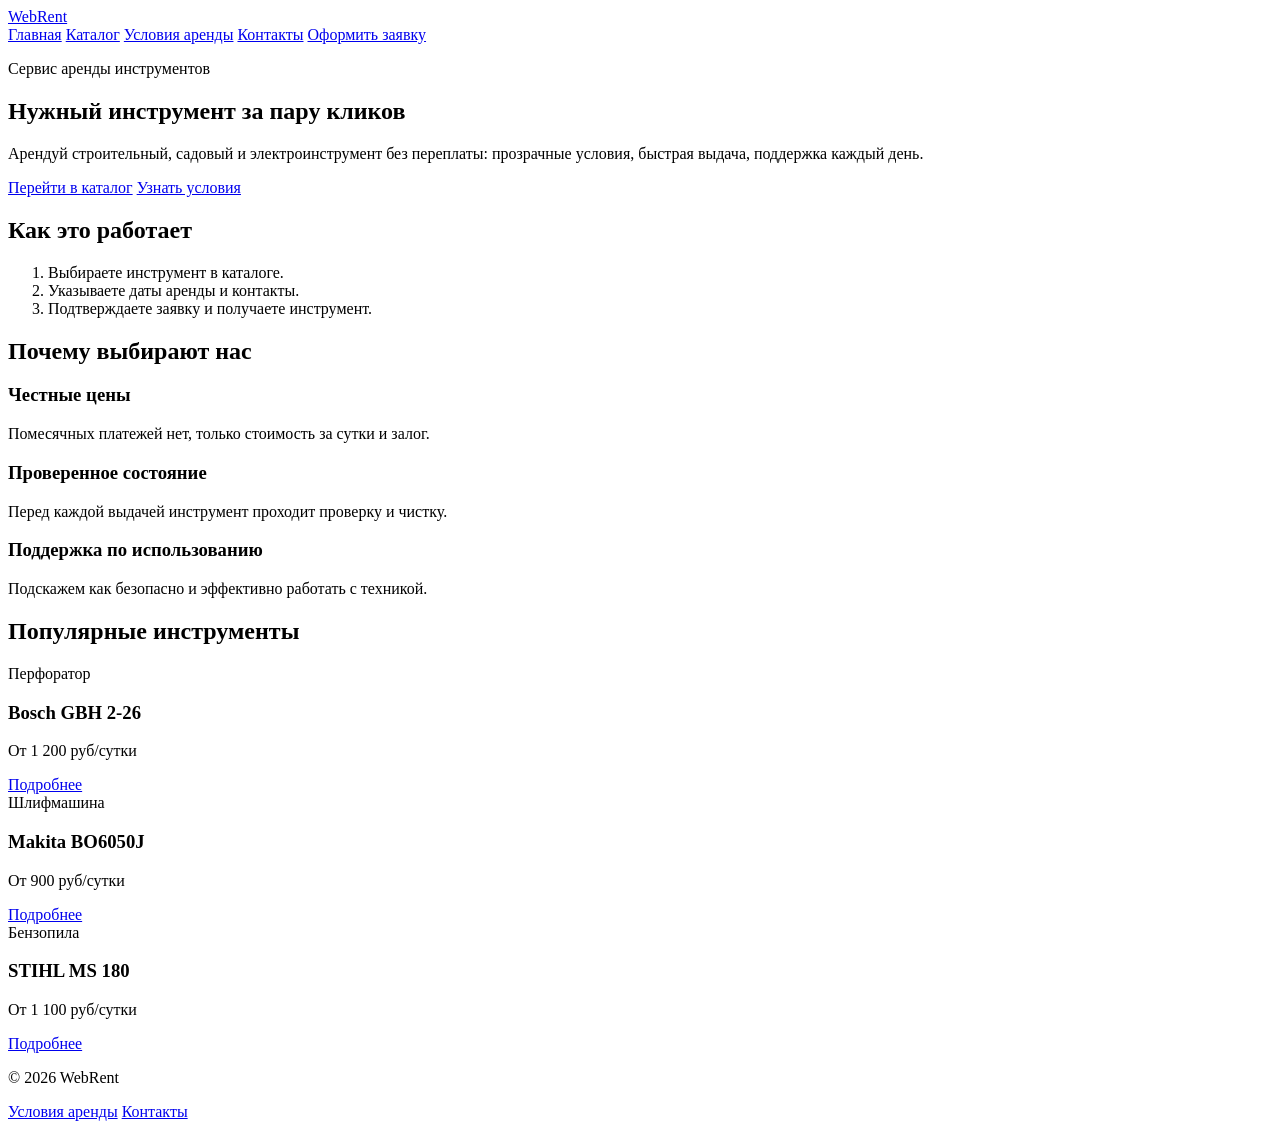
==== index.html @ 855236c8 "основной каркас" ====
<!doctype html>
<html lang="ru">
  <head>
    <meta charset="UTF-8" />
    <meta name="viewport" content="width=device-width, initial-scale=1.0" />
    <title>WebRent - Аренда инструментов</title>
    <link rel="stylesheet" href="./assets/styles.css" />
  </head>
  <body>
    <header class="site-header">
      <div class="container header-row">
        <a class="logo" href="./index.html">WebRent</a>
        <nav class="main-nav" aria-label="Основная навигация">
          <a class="active" href="./index.html">Главная</a>
          <a href="./catalog.html">Каталог</a>
          <a href="./about.html">Условия аренды</a>
          <a href="./contacts.html">Контакты</a>
          <a class="btn btn-sm" href="./checkout.html">Оформить заявку</a>
        </nav>
      </div>
    </header>

    <main>
      <section class="hero">
        <div class="container hero-grid">
          <div>
            <p class="label">Сервис аренды инструментов</p>
            <h1>Нужный инструмент за пару кликов</h1>
            <p class="lead">
              Арендуй строительный, садовый и электроинструмент без переплаты:
              прозрачные условия, быстрая выдача, поддержка каждый день.
            </p>
            <div class="hero-actions">
              <a class="btn" href="./catalog.html">Перейти в каталог</a>
              <a class="btn btn-ghost" href="./about.html">Узнать условия</a>
            </div>
          </div>
          <div class="card">
            <h2>Как это работает</h2>
            <ol>
              <li>Выбираете инструмент в каталоге.</li>
              <li>Указываете даты аренды и контакты.</li>
              <li>Подтверждаете заявку и получаете инструмент.</li>
            </ol>
          </div>
        </div>
      </section>

      <section class="section">
        <div class="container">
          <h2>Почему выбирают нас</h2>
          <div class="features">
            <article class="card">
              <h3>Честные цены</h3>
              <p>Помесячных платежей нет, только стоимость за сутки и залог.</p>
            </article>
            <article class="card">
              <h3>Проверенное состояние</h3>
              <p>Перед каждой выдачей инструмент проходит проверку и чистку.</p>
            </article>
            <article class="card">
              <h3>Поддержка по использованию</h3>
              <p>Подскажем как безопасно и эффективно работать с техникой.</p>
            </article>
          </div>
        </div>
      </section>

      <section class="section section-muted">
        <div class="container">
          <h2>Популярные инструменты</h2>
          <div class="cards-3">
            <article class="tool-card">
              <div class="tool-image">Перфоратор</div>
              <h3>Bosch GBH 2-26</h3>
              <p>От 1 200 руб/сутки</p>
              <a class="btn btn-sm" href="./tool.html">Подробнее</a>
            </article>
            <article class="tool-card">
              <div class="tool-image">Шлифмашина</div>
              <h3>Makita BO6050J</h3>
              <p>От 900 руб/сутки</p>
              <a class="btn btn-sm" href="./tool.html">Подробнее</a>
            </article>
            <article class="tool-card">
              <div class="tool-image">Бензопила</div>
              <h3>STIHL MS 180</h3>
              <p>От 1 100 руб/сутки</p>
              <a class="btn btn-sm" href="./tool.html">Подробнее</a>
            </article>
          </div>
        </div>
      </section>
    </main>

    <footer class="site-footer">
      <div class="container footer-row">
        <p>© 2026 WebRent</p>
        <div class="footer-links">
          <a href="./about.html">Условия аренды</a>
          <a href="./contacts.html">Контакты</a>
        </div>
      </div>
    </footer>
  </body>
</html>
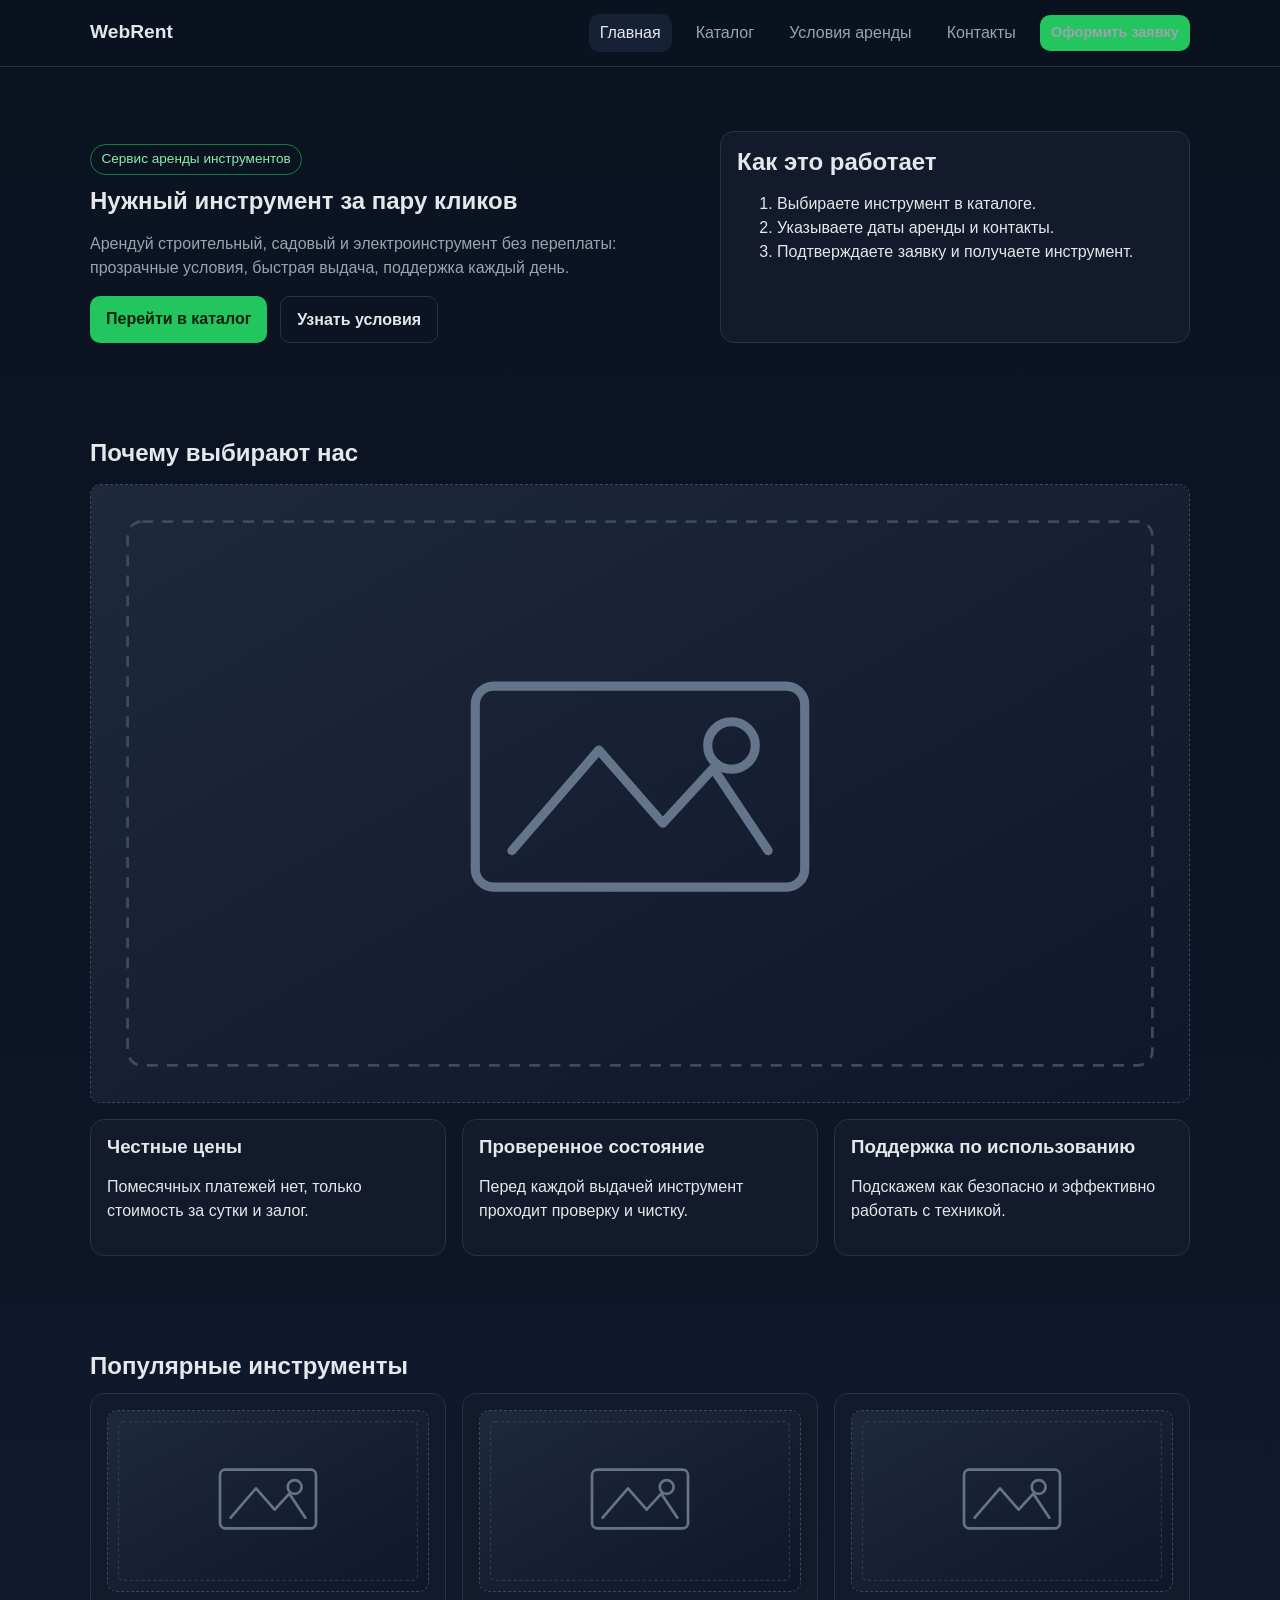
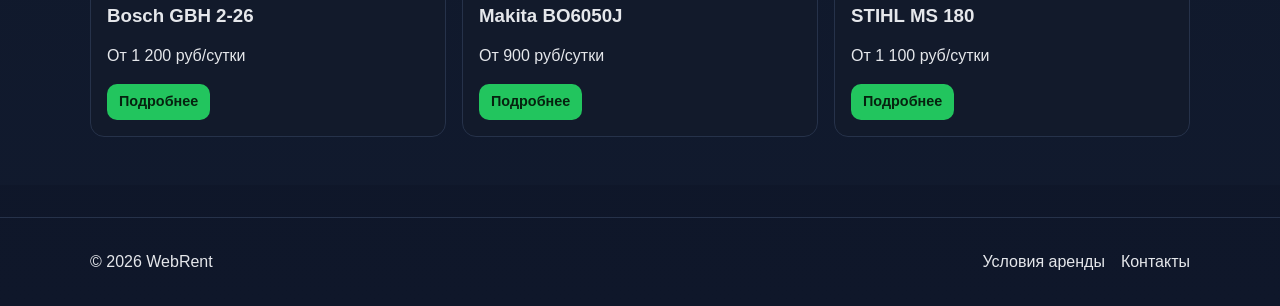
==== commit 7001dce0: "+placeholders" ====
--- a/index.html
+++ b/index.html
@@ -49,6 +49,11 @@
       <section class="section">
         <div class="container">
           <h2>Почему выбирают нас</h2>
+          <img
+            class="image-placeholder"
+            src="./assets/images/placeholder.svg"
+            alt="Заглушка изображения: преимущества сервиса"
+          />
           <div class="features">
             <article class="card">
               <h3>Честные цены</h3>
@@ -71,19 +76,19 @@
           <h2>Популярные инструменты</h2>
           <div class="cards-3">
             <article class="tool-card">
-              <div class="tool-image">Перфоратор</div>
+              <img class="tool-image" src="./assets/images/placeholder.svg" alt="Заглушка изображения: Перфоратор" />
               <h3>Bosch GBH 2-26</h3>
               <p>От 1 200 руб/сутки</p>
               <a class="btn btn-sm" href="./tool.html">Подробнее</a>
             </article>
             <article class="tool-card">
-              <div class="tool-image">Шлифмашина</div>
+              <img class="tool-image" src="./assets/images/placeholder.svg" alt="Заглушка изображения: Шлифмашина" />
               <h3>Makita BO6050J</h3>
               <p>От 900 руб/сутки</p>
               <a class="btn btn-sm" href="./tool.html">Подробнее</a>
             </article>
             <article class="tool-card">
-              <div class="tool-image">Бензопила</div>
+              <img class="tool-image" src="./assets/images/placeholder.svg" alt="Заглушка изображения: Бензопила" />
               <h3>STIHL MS 180</h3>
               <p>От 1 100 руб/сутки</p>
               <a class="btn btn-sm" href="./tool.html">Подробнее</a>
--- a/assets/styles.css
+++ b/assets/styles.css
@@ -0,0 +1,284 @@
+:root {
+  --bg: #0b1220;
+  --panel: #121a2b;
+  --panel-soft: #162136;
+  --text: #e5e7eb;
+  --text-muted: #9ca3af;
+  --accent: #22c55e;
+  --accent-2: #4ade80;
+  --border: #26324a;
+}
+
+* {
+  box-sizing: border-box;
+}
+
+body {
+  margin: 0;
+  font-family: Inter, Arial, sans-serif;
+  color: var(--text);
+  background: linear-gradient(180deg, #0b1220 0%, #0f172a 100%);
+  line-height: 1.5;
+  min-height: 100vh;
+  display: flex;
+  flex-direction: column;
+}
+
+main {
+  flex: 1;
+}
+
+a {
+  color: var(--text);
+  text-decoration: none;
+}
+
+.container {
+  width: min(1100px, 92%);
+  margin: 0 auto;
+}
+
+.site-header {
+  position: sticky;
+  top: 0;
+  z-index: 10;
+  background: rgba(11, 18, 32, 0.92);
+  border-bottom: 1px solid var(--border);
+  backdrop-filter: blur(10px);
+}
+
+.header-row {
+  display: flex;
+  justify-content: space-between;
+  align-items: center;
+  gap: 1rem;
+  padding: 0.85rem 0;
+}
+
+.logo {
+  font-weight: 800;
+  font-size: 1.2rem;
+}
+
+.main-nav {
+  display: flex;
+  gap: 0.8rem;
+  align-items: center;
+  flex-wrap: wrap;
+}
+
+.main-nav a {
+  padding: 0.45rem 0.7rem;
+  border-radius: 10px;
+  color: var(--text-muted);
+}
+
+.main-nav a.active {
+  color: var(--text);
+  background: var(--panel-soft);
+}
+
+.section {
+  padding: 3rem 0;
+}
+
+.hero {
+  padding: 4rem 0 3rem;
+}
+
+.hero-grid,
+.tool-layout {
+  display: grid;
+  grid-template-columns: 1.3fr 1fr;
+  gap: 1.2rem;
+}
+
+h1,
+h2,
+h3 {
+  margin: 0 0 0.8rem;
+  line-height: 1.2;
+}
+
+.lead {
+  color: var(--text-muted);
+  max-width: 65ch;
+}
+
+.label {
+  display: inline-block;
+  margin-bottom: 0.8rem;
+  color: #86efac;
+  border: 1px solid #15803d;
+  border-radius: 999px;
+  padding: 0.25rem 0.65rem;
+  font-size: 0.85rem;
+}
+
+.hero-actions {
+  display: flex;
+  gap: 0.8rem;
+  flex-wrap: wrap;
+  margin-top: 1rem;
+}
+
+.btn {
+  display: inline-block;
+  background: var(--accent);
+  color: #06220f;
+  font-weight: 700;
+  padding: 0.65rem 1rem;
+  border-radius: 10px;
+  border: none;
+  cursor: pointer;
+}
+
+.btn-ghost {
+  background: transparent;
+  color: var(--text);
+  border: 1px solid var(--border);
+}
+
+.btn-sm {
+  padding: 0.45rem 0.75rem;
+  font-size: 0.9rem;
+}
+
+.card,
+.tool-card {
+  background: var(--panel);
+  border: 1px solid var(--border);
+  border-radius: 14px;
+  padding: 1rem;
+}
+
+.features,
+.cards-3 {
+  display: grid;
+  grid-template-columns: repeat(3, minmax(0, 1fr));
+  gap: 1rem;
+}
+
+.cards-2 {
+  display: grid;
+  grid-template-columns: repeat(2, minmax(0, 1fr));
+  gap: 1rem;
+}
+
+.section-muted {
+  background: rgba(22, 33, 54, 0.35);
+}
+
+.tool-image,
+.tool-photo,
+.map-box,
+.image-placeholder {
+  width: 100%;
+  min-height: 180px;
+  border-radius: 10px;
+  border: 1px dashed #3b4a67;
+  background: rgba(15, 23, 42, 0.35);
+  display: block;
+  object-fit: cover;
+}
+
+.tool-image,
+.tool-photo,
+.map-box {
+  margin-bottom: 0.8rem;
+}
+
+.image-placeholder {
+  margin: 1rem 0;
+}
+
+.breadcrumbs {
+  color: var(--text-muted);
+  margin-bottom: 0.75rem;
+}
+
+.breadcrumbs a {
+  color: #c7d2fe;
+}
+
+.catalog-layout {
+  display: grid;
+  grid-template-columns: 280px 1fr;
+  gap: 1rem;
+}
+
+.filters label,
+.form-grid label {
+  display: block;
+  margin-bottom: 0.7rem;
+  font-weight: 600;
+  color: #d1d5db;
+}
+
+input,
+select,
+textarea {
+  width: 100%;
+  margin-top: 0.4rem;
+  border-radius: 8px;
+  border: 1px solid #334155;
+  background: #0f172a;
+  color: #e2e8f0;
+  padding: 0.55rem 0.65rem;
+}
+
+.catalog-count {
+  color: var(--text-muted);
+  margin-bottom: 0.8rem;
+}
+
+.specs {
+  margin: 1rem 0 1.2rem;
+  padding-left: 1.1rem;
+}
+
+.form-grid {
+  display: grid;
+  grid-template-columns: repeat(2, minmax(0, 1fr));
+  gap: 0.75rem;
+}
+
+.full-width {
+  grid-column: 1 / -1;
+}
+
+.status-text {
+  margin-top: 0.8rem;
+  font-weight: 700;
+  color: #bbf7d0;
+}
+
+.site-footer {
+  border-top: 1px solid var(--border);
+  margin-top: 2rem;
+}
+
+.footer-row {
+  display: flex;
+  justify-content: space-between;
+  align-items: center;
+  gap: 1rem;
+  padding: 1rem 0;
+}
+
+.footer-links {
+  display: flex;
+  gap: 1rem;
+}
+
+
+@media (max-width: 900px) {
+  .hero-grid,
+  .catalog-layout,
+  .tool-layout,
+  .cards-3,
+  .cards-2,
+  .form-grid {
+    grid-template-columns: 1fr;
+  }
+}
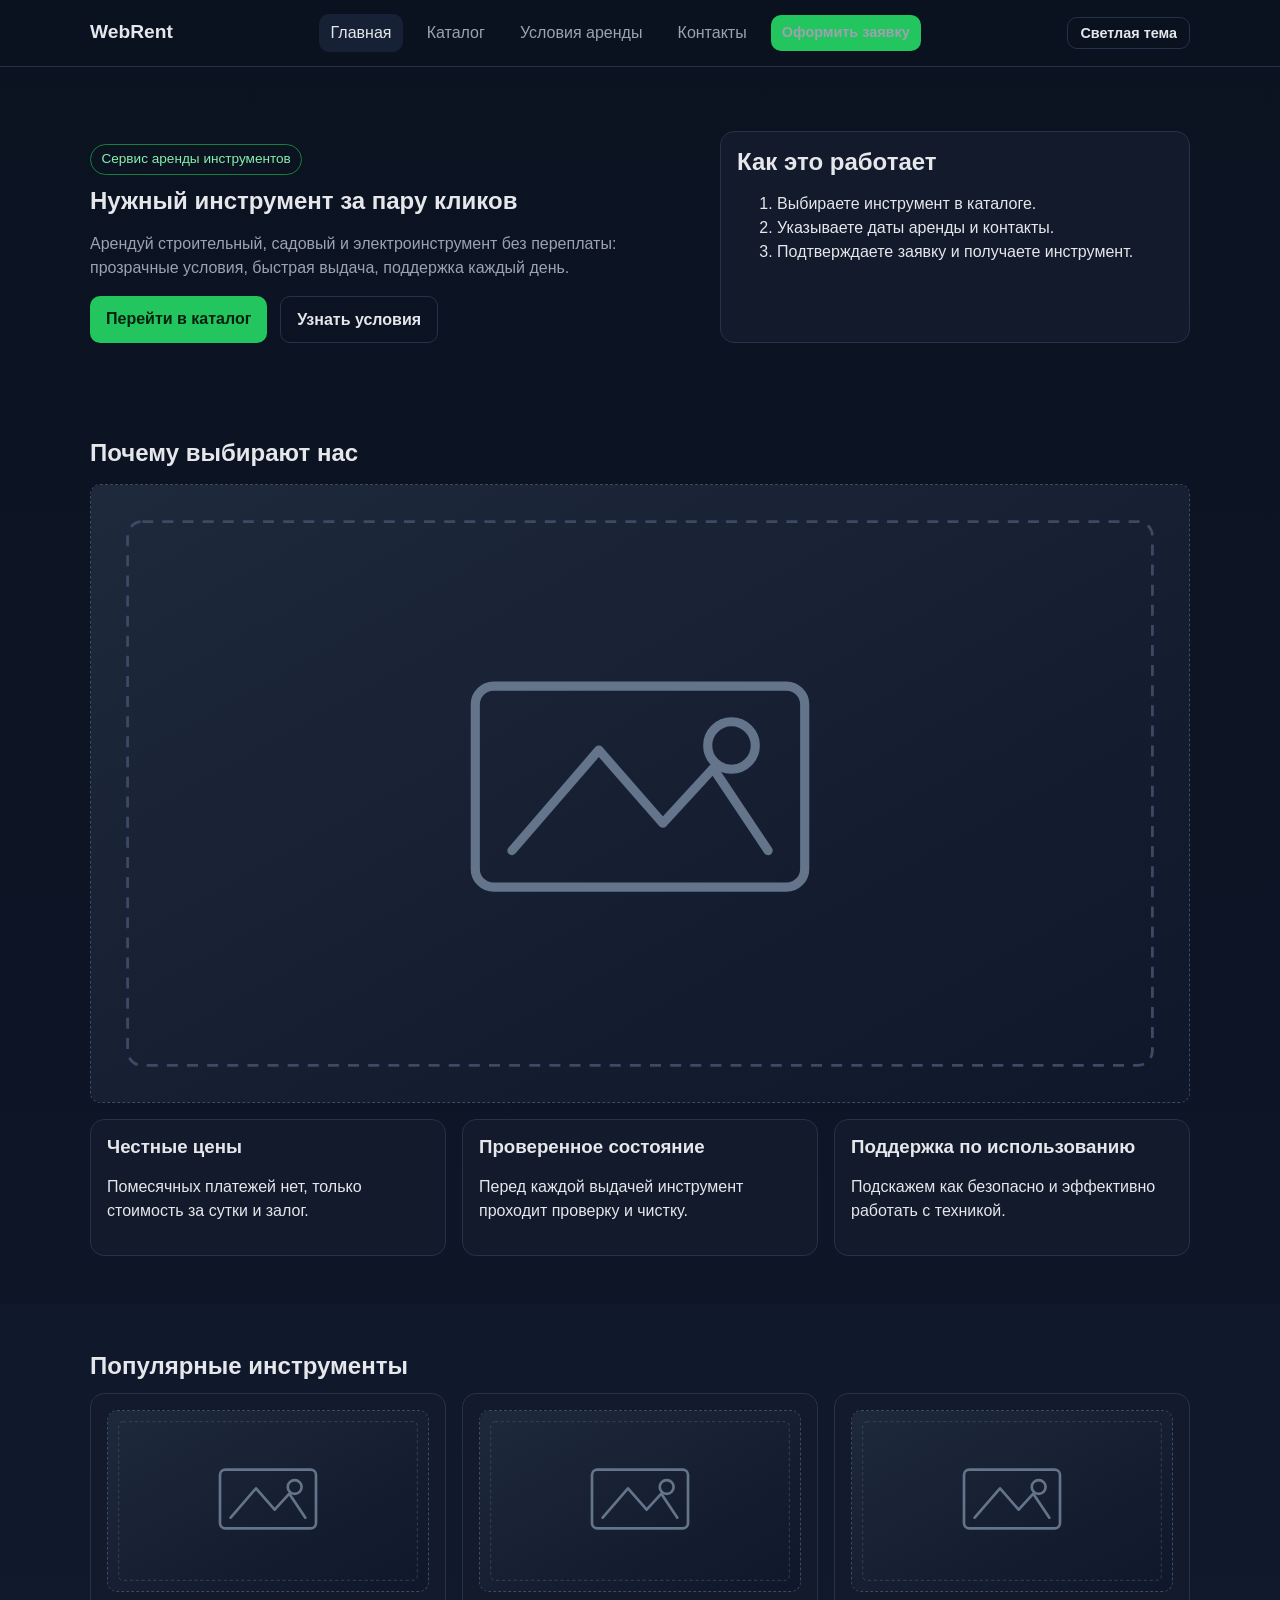
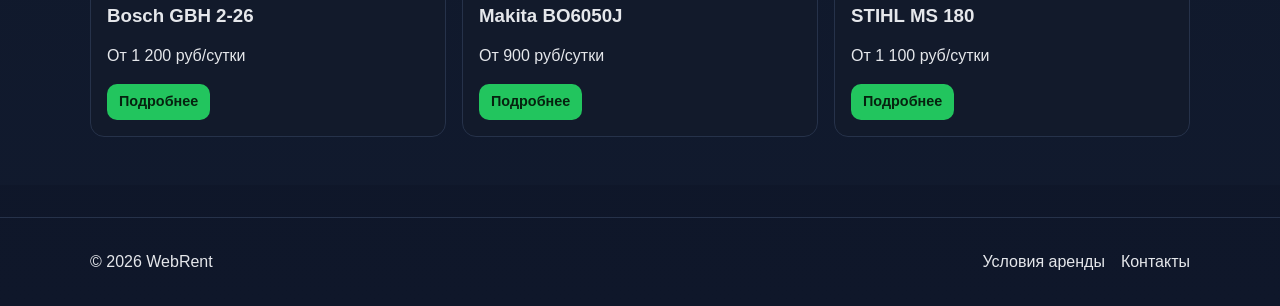
==== commit f9467620: "UI upd" ====
--- a/index.html
+++ b/index.html
@@ -107,5 +107,6 @@
         </div>
       </div>
     </footer>
+    <script src="./assets/app.js"></script>
   </body>
 </html> 
--- a/assets/styles.css
+++ b/assets/styles.css
@@ -9,6 +9,17 @@
   --border: #26324a;
 }
 
+body.theme-light {
+  --bg: #f1f5f9;
+  --panel: #ffffff;
+  --panel-soft: #e2e8f0;
+  --text: #0f172a;
+  --text-muted: #475569;
+  --accent: #22c55e;
+  --accent-2: #16a34a;
+  --border: #cbd5e1;
+}
+
 * {
   box-sizing: border-box;
 }
@@ -22,6 +33,10 @@
   min-height: 100vh;
   display: flex;
   flex-direction: column;
+}
+
+body.theme-light {
+  background: linear-gradient(180deg, #f8fafc 0%, #eef2ff 100%);
 }
 
 main {
@@ -150,6 +165,7 @@
   border: 1px solid var(--border);
   border-radius: 14px;
   padding: 1rem;
+  position: relative;
 }
 
 .features,
@@ -232,6 +248,122 @@
   margin-bottom: 0.8rem;
 }
 
+.catalog-status {
+  color: var(--text-muted);
+  margin-bottom: 0.8rem;
+  min-height: 1.5rem;
+}
+
+.loader-dot {
+  display: inline-block;
+  width: 0.7rem;
+  height: 0.7rem;
+  border-radius: 50%;
+  background: var(--accent);
+  margin-right: 0.45rem;
+  animation: pulse 1s infinite;
+}
+
+.favorite-btn {
+  position: absolute;
+  top: 0.7rem;
+  right: 0.7rem;
+  width: 2rem;
+  height: 2rem;
+  border-radius: 999px;
+  border: 1px solid var(--border);
+  background: rgba(15, 23, 42, 0.45);
+  color: #f8fafc;
+  cursor: pointer;
+}
+
+.favorite-btn.is-active {
+  color: #facc15;
+  border-color: #facc15;
+}
+
+body.theme-light .favorite-btn {
+  background: rgba(255, 255, 255, 0.9);
+  color: #334155;
+}
+
+.card-actions {
+  display: flex;
+  gap: 0.5rem;
+  flex-wrap: wrap;
+}
+
+.quick-view-btn {
+  color: var(--text);
+}
+
+.modal-overlay {
+  position: fixed;
+  inset: 0;
+  background: rgba(2, 6, 23, 0.65);
+  display: grid;
+  place-items: center;
+  z-index: 40;
+  padding: 1rem;
+}
+
+.modal-card {
+  width: min(560px, 100%);
+  background: var(--panel);
+  border: 1px solid var(--border);
+  border-radius: 16px;
+  padding: 1rem;
+  position: relative;
+}
+
+.modal-close {
+  position: absolute;
+  top: 0.6rem;
+  right: 0.6rem;
+  border: 1px solid var(--border);
+  background: transparent;
+  color: var(--text);
+  border-radius: 8px;
+  width: 2rem;
+  height: 2rem;
+  cursor: pointer;
+}
+
+.back-to-top {
+  position: fixed;
+  right: 1rem;
+  bottom: 1rem;
+  z-index: 30;
+  border: 1px solid var(--border);
+  background: var(--panel);
+  color: var(--text);
+  border-radius: 999px;
+  padding: 0.55rem 0.9rem;
+  cursor: pointer;
+  opacity: 0;
+  transform: translateY(10px);
+  pointer-events: none;
+  transition: opacity 0.2s ease, transform 0.2s ease;
+}
+
+.back-to-top.is-visible {
+  opacity: 1;
+  transform: translateY(0);
+  pointer-events: auto;
+}
+
+@keyframes pulse {
+  0% {
+    opacity: 0.4;
+  }
+  50% {
+    opacity: 1;
+  }
+  100% {
+    opacity: 0.4;
+  }
+}
+
 .specs {
   margin: 1rem 0 1.2rem;
   padding-left: 1.1rem;
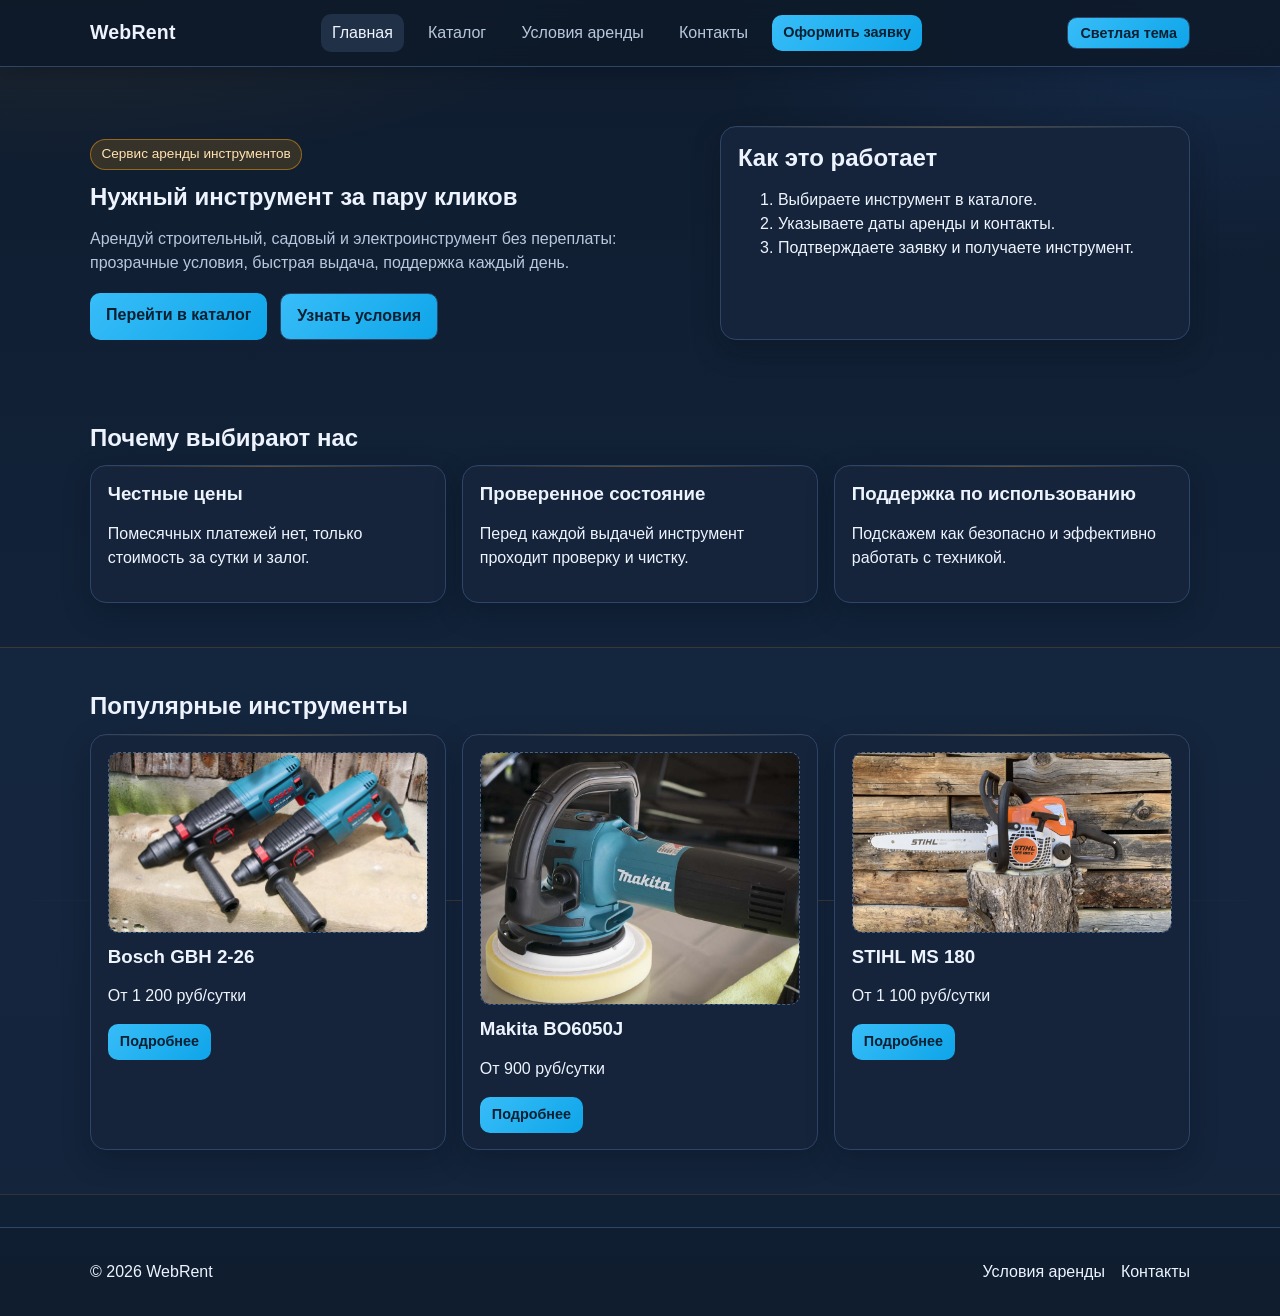
==== commit d05a202a: "img added" ====
--- a/index.html
+++ b/index.html
@@ -49,11 +49,6 @@
       <section class="section">
         <div class="container">
           <h2>Почему выбирают нас</h2>
-          <img
-            class="image-placeholder"
-            src="./assets/images/placeholder.svg"
-            alt="Заглушка изображения: преимущества сервиса"
-          />
           <div class="features">
             <article class="card">
               <h3>Честные цены</h3>
@@ -76,19 +71,19 @@
           <h2>Популярные инструменты</h2>
           <div class="cards-3">
             <article class="tool-card">
-              <img class="tool-image" src="./assets/images/placeholder.svg" alt="Заглушка изображения: Перфоратор" />
+              <img class="tool-image" src="./assets/images/Bosch_GBH_2-26jpg.jpg" alt="Заглушка изображения: Перфоратор" />
               <h3>Bosch GBH 2-26</h3>
               <p>От 1 200 руб/сутки</p>
               <a class="btn btn-sm" href="./tool.html">Подробнее</a>
             </article>
             <article class="tool-card">
-              <img class="tool-image" src="./assets/images/placeholder.svg" alt="Заглушка изображения: Шлифмашина" />
+              <img class="tool-image" src="./assets/images/Makita_BO6050J.jpg" alt="Заглушка изображения: Шлифмашина" />
               <h3>Makita BO6050J</h3>
               <p>От 900 руб/сутки</p>
               <a class="btn btn-sm" href="./tool.html">Подробнее</a>
             </article>
             <article class="tool-card">
-              <img class="tool-image" src="./assets/images/placeholder.svg" alt="Заглушка изображения: Бензопила" />
+              <img class="tool-image" src="./assets/images/STIHL_MS_180.jpg" alt="Заглушка изображения: Бензопила" />
               <h3>STIHL MS 180</h3>
               <p>От 1 100 руб/сутки</p>
               <a class="btn btn-sm" href="./tool.html">Подробнее</a>
--- a/assets/styles.css
+++ b/assets/styles.css
@@ -1,23 +1,26 @@
 :root {
-  --bg: #0b1220;
-  --panel: #121a2b;
-  --panel-soft: #162136;
-  --text: #e5e7eb;
-  --text-muted: #9ca3af;
-  --accent: #22c55e;
-  --accent-2: #4ade80;
-  --border: #26324a;
+  --bg: #0f1c2e;
+  --panel: #15243a;
+  --panel-soft: #1d3150;
+  --text: #eef4ff;
+  --text-muted: #b9c7dd;
+  --accent: #f59e0b;
+  --accent-2: #fbbf24;
+  --accent-soft: rgba(245, 158, 11, 0.16);
+  --border: #2d4567;
+  --shadow-soft: 0 10px 28px rgba(5, 10, 18, 0.26);
 }
 
 body.theme-light {
-  --bg: #f1f5f9;
+  --bg: #f7f4ee;
   --panel: #ffffff;
-  --panel-soft: #e2e8f0;
-  --text: #0f172a;
-  --text-muted: #475569;
-  --accent: #22c55e;
-  --accent-2: #16a34a;
-  --border: #cbd5e1;
+  --panel-soft: #f5ede0;
+  --text: #1d2939;
+  --text-muted: #52607a;
+  --accent: #d97706;
+  --accent-2: #f59e0b;
+  --accent-soft: rgba(217, 119, 6, 0.14);
+  --border: #e7dccc;
 }
 
 * {
@@ -28,7 +31,11 @@
   margin: 0;
   font-family: Inter, Arial, sans-serif;
   color: var(--text);
-  background: linear-gradient(180deg, #0b1220 0%, #0f172a 100%);
+  background:
+    radial-gradient(1100px 500px at 5% -10%, rgba(245, 158, 11, 0.12), transparent 60%),
+    radial-gradient(900px 460px at 95% 0%, rgba(59, 130, 246, 0.14), transparent 58%),
+    radial-gradient(700px 380px at 50% 120%, rgba(245, 158, 11, 0.08), transparent 70%),
+    linear-gradient(180deg, #0f1c2e 0%, #12233a 52%, #102034 100%);
   line-height: 1.5;
   min-height: 100vh;
   display: flex;
@@ -36,7 +43,11 @@
 }
 
 body.theme-light {
-  background: linear-gradient(180deg, #f8fafc 0%, #eef2ff 100%);
+  background:
+    radial-gradient(1000px 450px at 0% -10%, rgba(251, 191, 36, 0.16), transparent 58%),
+    radial-gradient(850px 380px at 100% 0%, rgba(14, 165, 233, 0.1), transparent 62%),
+    radial-gradient(700px 340px at 50% 110%, rgba(217, 119, 6, 0.08), transparent 70%),
+    linear-gradient(180deg, #fffdf8 0%, #f8f2e8 52%, #f4ede2 100%);
 }
 
 main {
@@ -46,6 +57,20 @@
 a {
   color: var(--text);
   text-decoration: none;
+  transition: color 0.18s ease;
+}
+
+a:hover {
+  color: var(--accent-2);
+}
+
+a:focus-visible,
+button:focus-visible,
+input:focus-visible,
+select:focus-visible,
+textarea:focus-visible {
+  outline: 3px solid var(--accent-2);
+  outline-offset: 2px;
 }
 
 .container {
@@ -57,9 +82,10 @@
   position: sticky;
   top: 0;
   z-index: 10;
-  background: rgba(11, 18, 32, 0.92);
+  background: rgba(14, 26, 42, 0.9);
   border-bottom: 1px solid var(--border);
   backdrop-filter: blur(10px);
+  box-shadow: 0 6px 16px rgba(4, 9, 16, 0.2);
 }
 
 .header-row {
@@ -72,7 +98,8 @@
 
 .logo {
   font-weight: 800;
-  font-size: 1.2rem;
+  font-size: 1.22rem;
+  letter-spacing: 0.2px;
 }
 
 .main-nav {
@@ -86,19 +113,35 @@
   padding: 0.45rem 0.7rem;
   border-radius: 10px;
   color: var(--text-muted);
+  transition: background-color 0.15s ease, color 0.15s ease;
+}
+
+.main-nav a:hover {
+  color: var(--text);
 }
 
 .main-nav a.active {
   color: var(--text);
-  background: var(--panel-soft);
+  background: color-mix(in srgb, var(--panel-soft) 80%, var(--accent-soft));
 }
 
 .section {
-  padding: 3rem 0;
+  padding: 2.75rem 0;
+  position: relative;
 }
 
 .hero {
-  padding: 4rem 0 3rem;
+  padding: 3.7rem 0 2.5rem;
+}
+
+.hero::after {
+  content: "";
+  position: absolute;
+  left: 0;
+  right: 0;
+  bottom: -1px;
+  height: 1px;
+  background: linear-gradient(90deg, transparent 0%, rgba(245, 158, 11, 0.38) 50%, transparent 100%);
 }
 
 .hero-grid,
@@ -118,13 +161,15 @@
 .lead {
   color: var(--text-muted);
   max-width: 65ch;
+  margin-bottom: 1.1rem;
 }
 
 .label {
   display: inline-block;
   margin-bottom: 0.8rem;
-  color: #86efac;
-  border: 1px solid #15803d;
+  color: #ffe2af;
+  border: 1px solid rgba(245, 158, 11, 0.5);
+  background: var(--accent-soft);
   border-radius: 999px;
   padding: 0.25rem 0.65rem;
   font-size: 0.85rem;
@@ -139,19 +184,30 @@
 
 .btn {
   display: inline-block;
-  background: var(--accent);
-  color: #06220f;
+  background: linear-gradient(135deg, var(--accent) 0%, var(--accent-2) 100%);
+  color: #2a1a00;
   font-weight: 700;
   padding: 0.65rem 1rem;
   border-radius: 10px;
   border: none;
   cursor: pointer;
+  transition: transform 0.12s ease, box-shadow 0.12s ease, background-color 0.12s ease;
+}
+
+.btn:hover {
+  transform: translateY(-1px);
+  box-shadow: 0 8px 16px rgba(245, 158, 11, 0.3);
 }
 
 .btn-ghost {
   background: transparent;
   color: var(--text);
   border: 1px solid var(--border);
+}
+
+.btn-ghost:hover {
+  box-shadow: none;
+  background: color-mix(in srgb, var(--panel-soft) 82%, var(--accent-soft));
 }
 
 .btn-sm {
@@ -163,9 +219,22 @@
 .tool-card {
   background: var(--panel);
   border: 1px solid var(--border);
-  border-radius: 14px;
-  padding: 1rem;
+  border-radius: 16px;
+  padding: 1.05rem;
   position: relative;
+  box-shadow: var(--shadow-soft);
+}
+
+.card::before,
+.tool-card::before {
+  content: "";
+  position: absolute;
+  top: 0;
+  left: 0;
+  right: 0;
+  height: 1px;
+  background: linear-gradient(90deg, transparent 0%, rgba(245, 158, 11, 0.35) 50%, transparent 100%);
+  pointer-events: none;
 }
 
 .features,
@@ -182,7 +251,9 @@
 }
 
 .section-muted {
-  background: rgba(22, 33, 54, 0.35);
+  background: rgba(26, 43, 68, 0.38);
+  border-top: 1px solid rgba(245, 158, 11, 0.16);
+  border-bottom: 1px solid rgba(245, 158, 11, 0.12);
 }
 
 .tool-image,
@@ -192,10 +263,14 @@
   width: 100%;
   min-height: 180px;
   border-radius: 10px;
-  border: 1px dashed #3b4a67;
-  background: rgba(15, 23, 42, 0.35);
+  border: 1px dashed #446188;
+  background: rgba(18, 32, 50, 0.36);
   display: block;
   object-fit: cover;
+}
+
+.tool-card:hover {
+  border-color: #3a4a68;
 }
 
 .tool-image,
@@ -214,7 +289,7 @@
 }
 
 .breadcrumbs a {
-  color: #c7d2fe;
+  color: #ffd08a;
 }
 
 .catalog-layout {
@@ -228,7 +303,7 @@
   display: block;
   margin-bottom: 0.7rem;
   font-weight: 600;
-  color: #d1d5db;
+  color: var(--text);
 }
 
 input,
@@ -237,10 +312,29 @@
   width: 100%;
   margin-top: 0.4rem;
   border-radius: 8px;
-  border: 1px solid #334155;
-  background: #0f172a;
-  color: #e2e8f0;
+  border: 1px solid #3f587c;
+  background: #101b2b;
+  color: #eef4ff;
   padding: 0.55rem 0.65rem;
+  transition: border-color 0.15s ease, box-shadow 0.15s ease;
+}
+
+input::placeholder,
+textarea::placeholder {
+  color: color-mix(in srgb, var(--text-muted) 80%, #f6e2bc);
+}
+
+input:hover,
+select:hover,
+textarea:hover {
+  border-color: #55739b;
+}
+
+input:focus,
+select:focus,
+textarea:focus {
+  border-color: #fbbf24;
+  box-shadow: 0 0 0 2px rgba(245, 158, 11, 0.24);
 }
 
 .catalog-count {
@@ -272,14 +366,20 @@
   height: 2rem;
   border-radius: 999px;
   border: 1px solid var(--border);
-  background: rgba(15, 23, 42, 0.45);
+  background: rgba(11, 20, 33, 0.55);
   color: #f8fafc;
   cursor: pointer;
+  transition: transform 0.14s ease, border-color 0.14s ease;
+}
+
+.favorite-btn:hover {
+  transform: scale(1.06);
 }
 
 .favorite-btn.is-active {
-  color: #facc15;
-  border-color: #facc15;
+  color: #fbbf24;
+  border-color: #fbbf24;
+  background: rgba(245, 158, 11, 0.14);
 }
 
 body.theme-light .favorite-btn {
@@ -300,7 +400,7 @@
 .modal-overlay {
   position: fixed;
   inset: 0;
-  background: rgba(2, 6, 23, 0.65);
+  background: rgba(5, 10, 18, 0.68);
   display: grid;
   place-items: center;
   z-index: 40;
@@ -314,6 +414,7 @@
   border-radius: 16px;
   padding: 1rem;
   position: relative;
+  box-shadow: 0 20px 42px rgba(5, 10, 18, 0.48);
 }
 
 .modal-close {
@@ -373,6 +474,7 @@
   display: grid;
   grid-template-columns: repeat(2, minmax(0, 1fr));
   gap: 0.75rem;
+  align-items: start;
 }
 
 .full-width {
@@ -382,12 +484,73 @@
 .status-text {
   margin-top: 0.8rem;
   font-weight: 700;
-  color: #bbf7d0;
+  color: #ffd27f;
+  min-height: 1.2rem;
+}
+
+.field-help {
+  margin: 0;
+  color: var(--text-muted);
+  font-size: 0.88rem;
+}
+
+.radio-group {
+  border: 1px solid var(--border);
+  border-radius: 10px;
+  padding: 0.65rem;
+  margin: 0 0 0.7rem;
+}
+
+.radio-item {
+  display: flex;
+  align-items: center;
+  gap: 0.45rem;
+  margin-bottom: 0.5rem;
+  font-weight: 500;
+  color: var(--text);
+}
+
+.radio-item:last-child {
+  margin-bottom: 0;
+}
+
+.radio-item input {
+  margin: 0;
+  width: auto;
+}
+
+.total-card h2 {
+  font-size: 1.05rem;
+}
+
+.thank-you-screen {
+  margin-top: 1rem;
+}
+
+.visually-hidden {
+  position: absolute;
+  width: 1px;
+  height: 1px;
+  padding: 0;
+  margin: -1px;
+  overflow: hidden;
+  clip: rect(0, 0, 0, 0);
+  border: 0;
 }
 
 .site-footer {
   border-top: 1px solid var(--border);
   margin-top: 2rem;
+  background: rgba(14, 25, 40, 0.4);
+}
+
+body:not(.theme-light) .btn {
+  background: linear-gradient(135deg, #38bdf8 0%, #0ea5e9 100%);
+  color: #082032;
+}
+
+body:not(.theme-light) .btn:hover {
+  box-shadow: 0 8px 16px rgba(14, 165, 233, 0.32);
 }
 
 .footer-row {
@@ -401,6 +564,45 @@
 .footer-links {
   display: flex;
   gap: 1rem;
+}
+
+body.theme-light input,
+body.theme-light select,
+body.theme-light textarea {
+  background: #fffdf9;
+  color: #1f2a3a;
+  border-color: #d8c7ad;
+}
+
+body.theme-light .site-header {
+  background: rgba(255, 252, 245, 0.94);
+}
+
+body.theme-light .btn {
+  color: #3a2400;
+}
+
+body.theme-light .breadcrumbs a {
+  color: #b46100;
+}
+
+body.theme-light .section-muted {
+  background: rgba(235, 225, 207, 0.45);
+  border-top: 1px solid rgba(217, 119, 6, 0.18);
+  border-bottom: 1px solid rgba(217, 119, 6, 0.14);
+}
+
+body.theme-light .site-footer {
+  background: rgba(242, 233, 220, 0.66);
+}
+
+body.theme-light .hero::after {
+  background: linear-gradient(90deg, transparent 0%, rgba(217, 119, 6, 0.28) 50%, transparent 100%);
+}
+
+body.theme-light .label {
+  color: #9a5500;
+  border-color: rgba(217, 119, 6, 0.34);
 }
 
 
